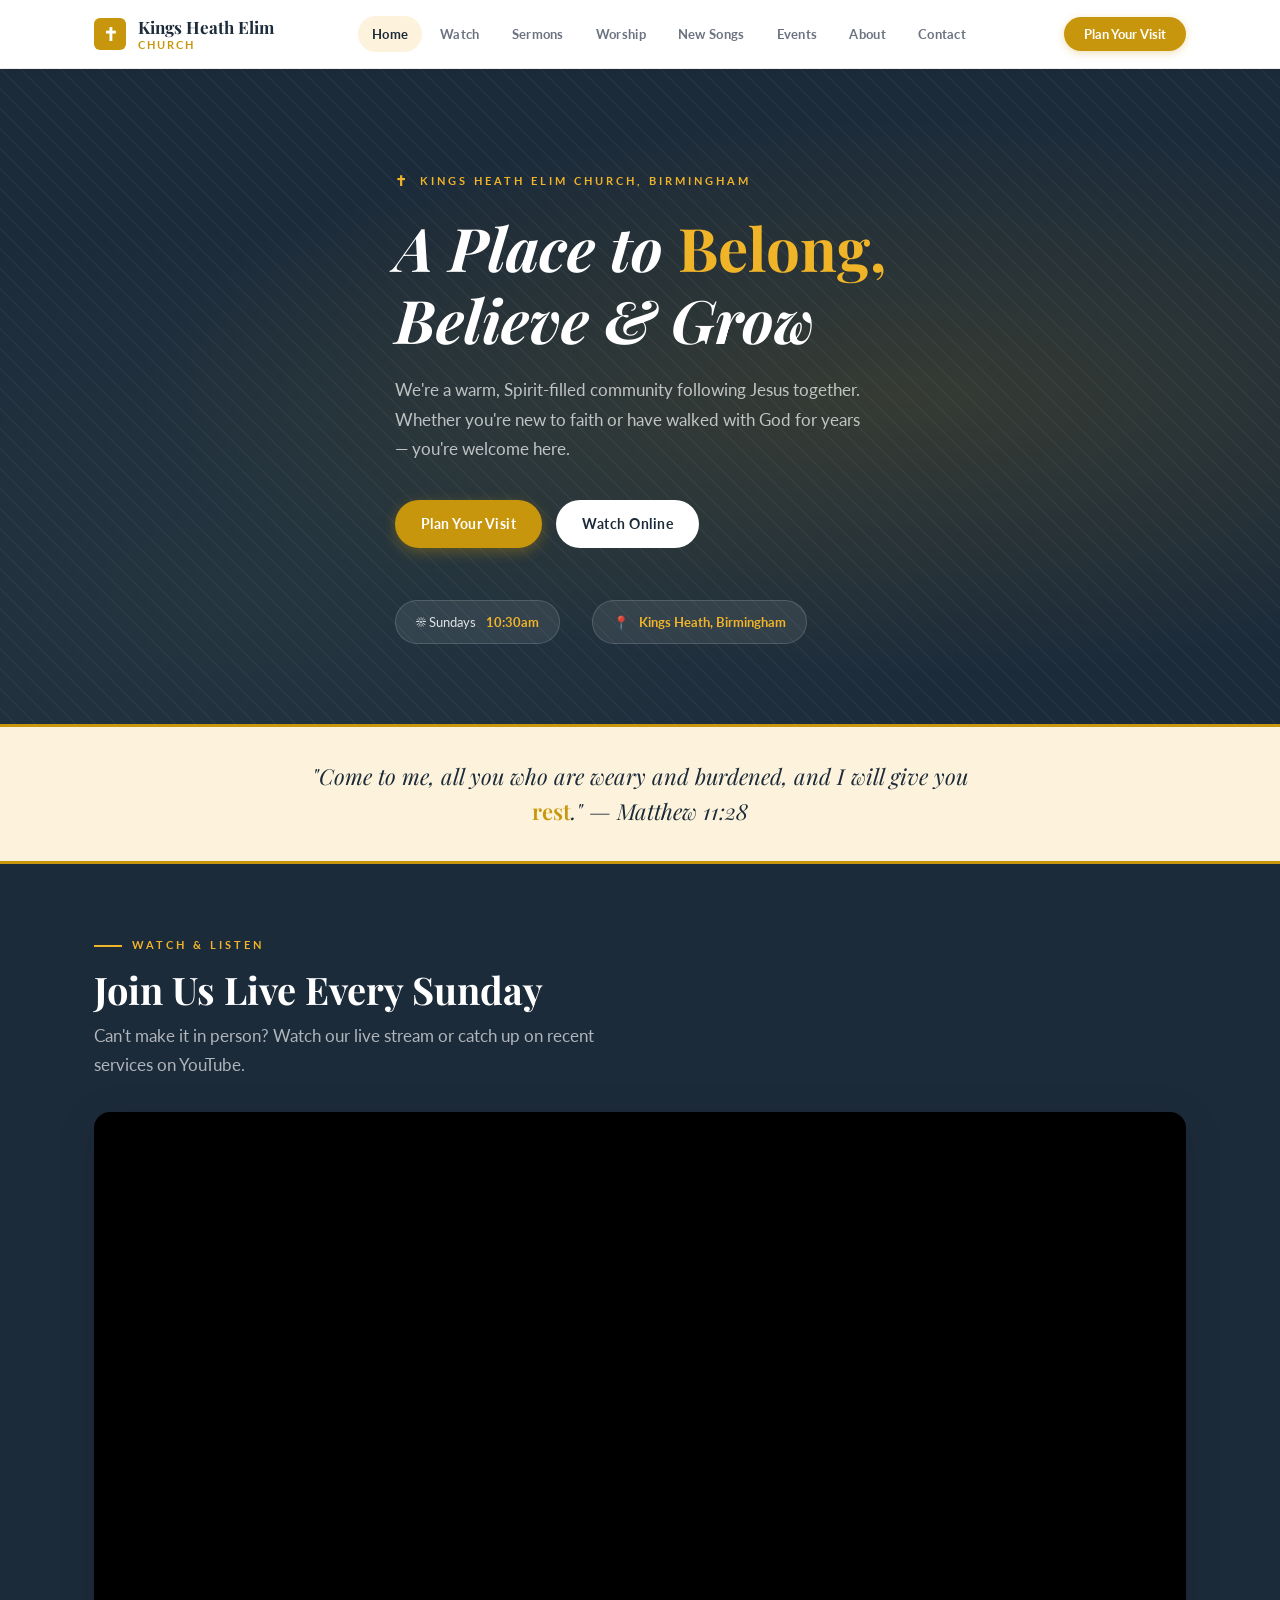
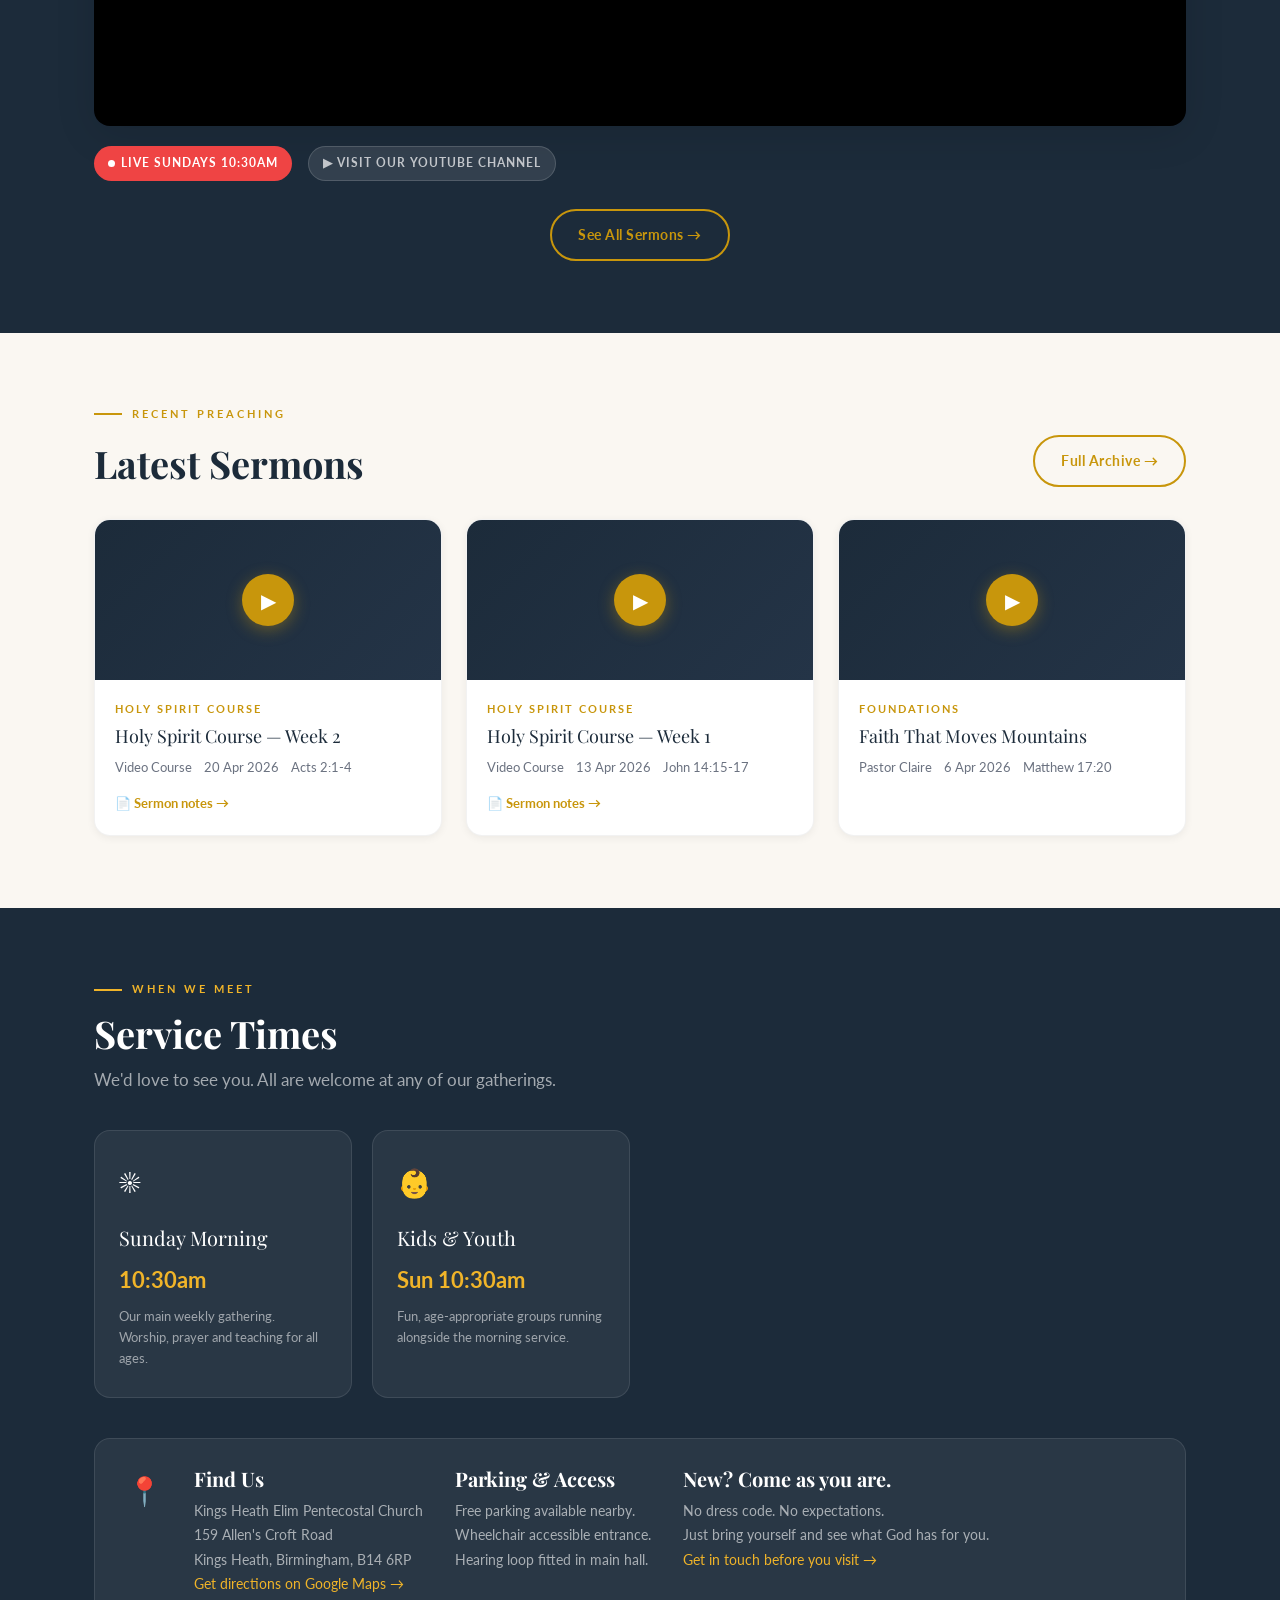
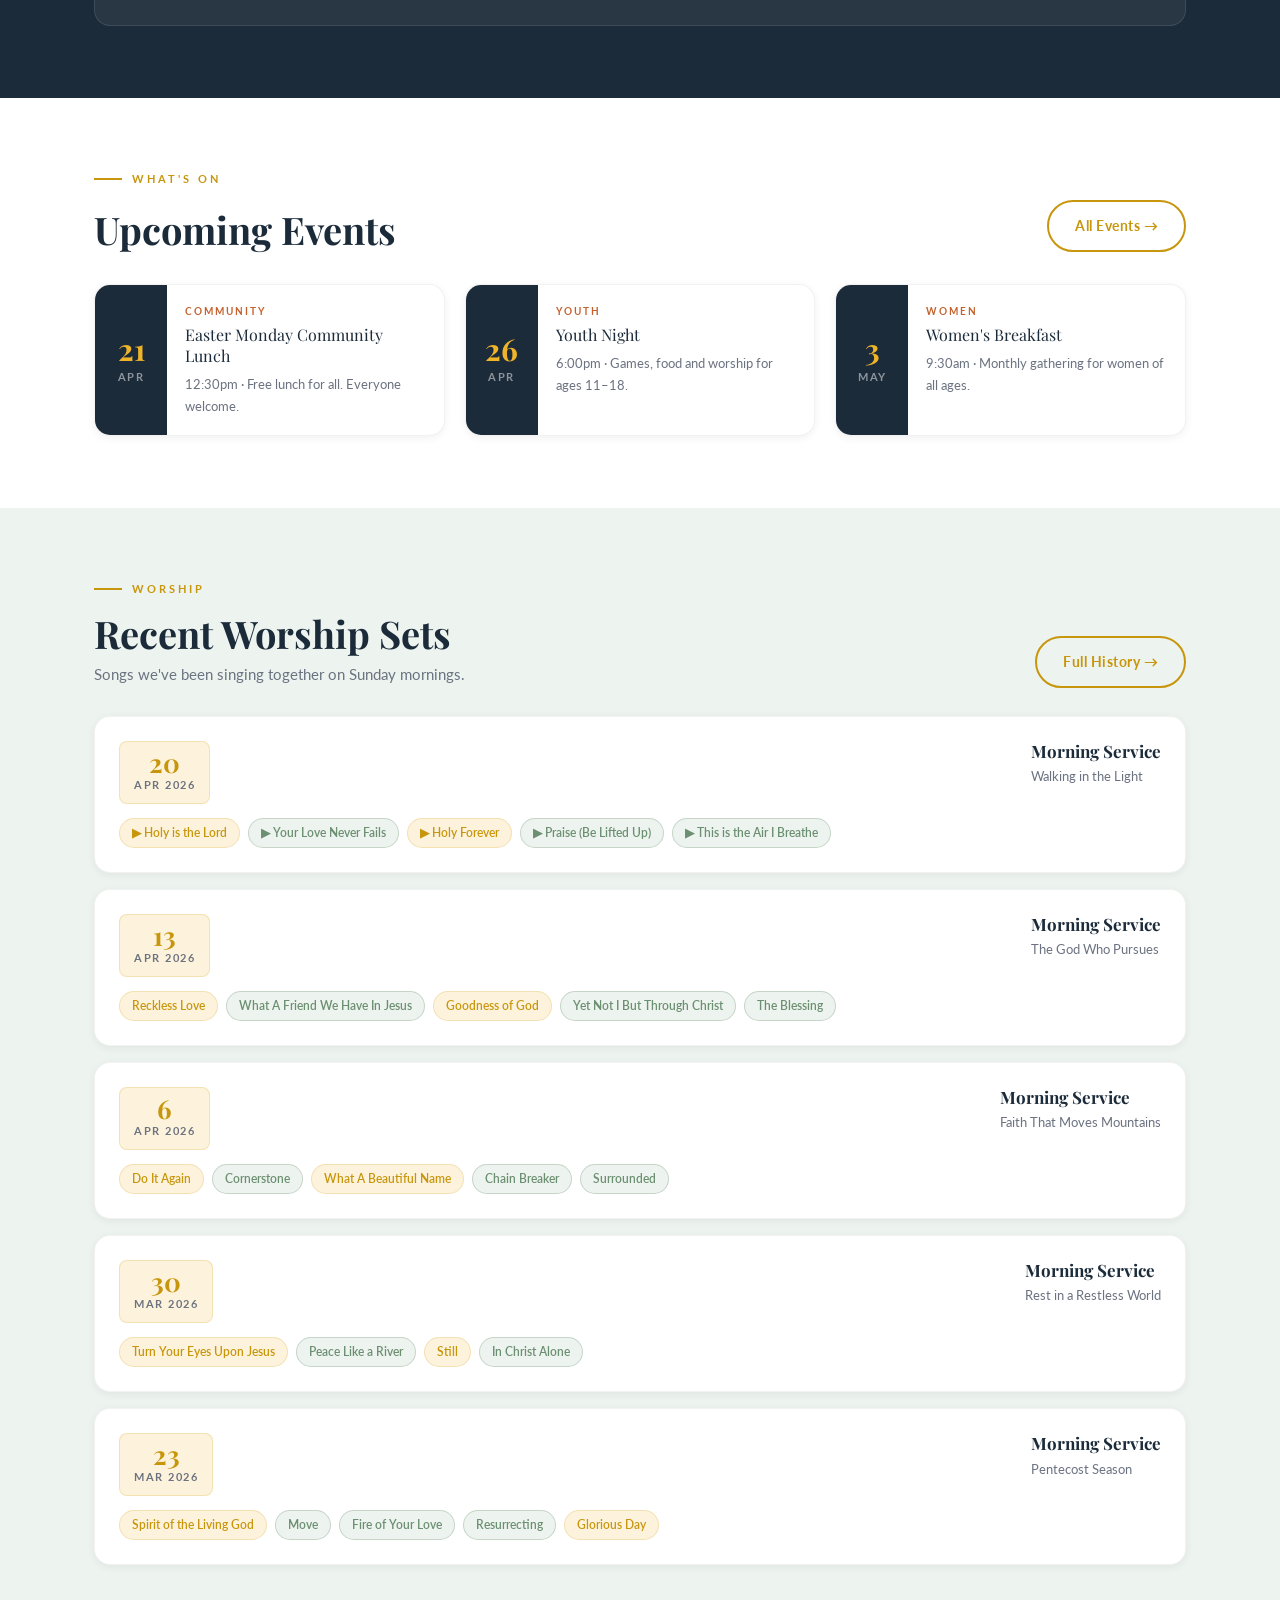
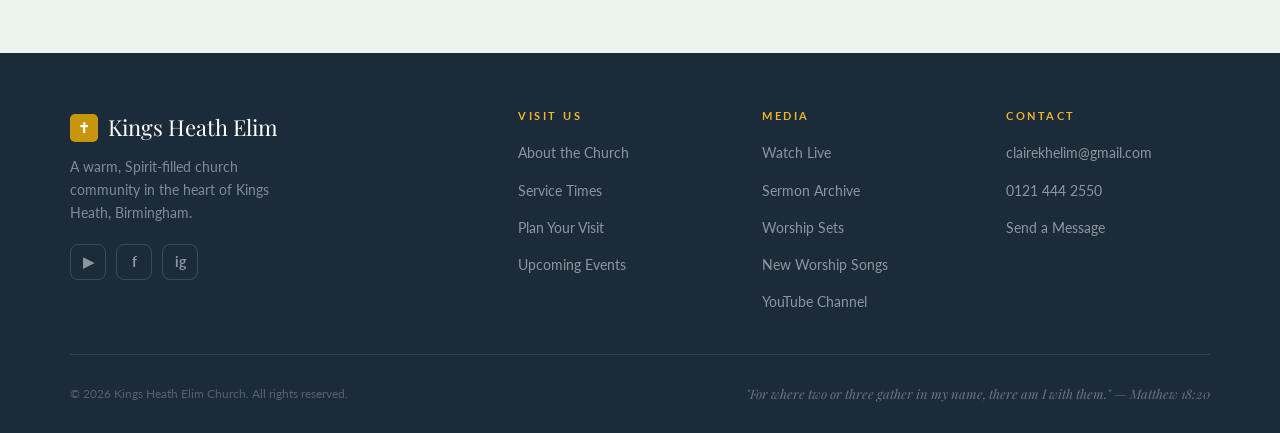
==== kings-heath-elim/index.html @ 8dfe03c1 "Add files via upload" ====
<!DOCTYPE html>
<html lang="en">
<head>
  <meta charset="UTF-8" />
  <meta name="viewport" content="width=device-width, initial-scale=1.0" />
  <meta name="description" content="Kings Heath Elim Church — A warm, welcoming church community in Birmingham. Join us Sundays at 10:30am." />
  <title>Kings Heath Elim Church</title>
  <link rel="stylesheet" href="css/styles.css" />
</head>
<body>

  <div id="nav-placeholder"></div>

  <!-- HERO -->
  <section class="hero">
    <div class="hero-bg"></div>
    <div class="hero-pattern"></div>
    <div class="container">
      <div class="hero-content">
        <div class="hero-eyebrow">Kings Heath Elim Church, Birmingham</div>
        <h1>A Place to <em>Belong,</em><br>Believe &amp; Grow</h1>
        <p class="hero-sub">We're a warm, Spirit-filled community following Jesus together. Whether you're new to faith or have walked with God for years — you're welcome here.</p>
        <div class="hero-actions">
          <a href="pages/contact.html" class="btn btn-primary">Plan Your Visit</a>
          <a href="pages/watch.html"   class="btn btn-white">Watch Online</a>
        </div>
      </div>
      <div class="hero-service-info">
        <div class="hero-service-pill">☀️ Sundays <span>10:30am</span></div>
        
        <div class="hero-service-pill">📍 <span>Kings Heath, Birmingham</span></div>
      </div>
    </div>
  </section>

  <!-- WELCOME STRIP -->
  <div class="welcome-strip">
    <p>"Come to me, all you who are weary and burdened, and I will give you <em>rest</em>." — Matthew 11:28</p>
  </div>

  <!-- LIVE STREAM PREVIEW -->
  <section class="section stream-section">
    <div class="container">
      <div class="section-label">Watch &amp; Listen</div>
      <h2 class="section-title" style="margin-bottom:8px;">Join Us Live Every Sunday</h2>
      <p class="section-sub" style="margin-bottom:32px;">Can't make it in person? Watch our live stream or catch up on recent services on YouTube.</p>
      <div id="stream-container"></div>
      <div style="text-align:center; margin-top:28px;">
        <a href="pages/watch.html" class="btn btn-ghost">See All Sermons →</a>
      </div>
    </div>
  </section>

  <!-- LATEST SERMONS -->
  <section class="section bg-cream">
    <div class="container">
      <div class="section-label">Recent Preaching</div>
      <div style="display:flex; justify-content:space-between; align-items:flex-end; flex-wrap:wrap; gap:16px; margin-bottom:32px;">
        <h2 class="section-title" style="margin:0;">Latest Sermons</h2>
        <a href="pages/sermons.html" class="btn btn-ghost">Full Archive →</a>
      </div>
      <div class="sermons-grid" id="sermons-grid"></div>
    </div>
  </section>

  <!-- SERVICE TIMES -->
  <section class="section times-section" id="times">
    <div class="container">
      <div class="section-label">When We Meet</div>
      <h2 class="section-title" style="margin-bottom:8px;">Service Times</h2>
      <p class="section-sub" style="margin-bottom:36px;">We'd love to see you. All are welcome at any of our gatherings.</p>
      <div class="times-grid" id="times-grid"></div>
      <div class="location-block" style="margin-top:32px;">
        <div>
          <div style="font-size:28px; margin-bottom:8px;">📍</div>
        </div>
        <div class="location-detail">
          <h4>Find Us</h4>
          <p>Kings Heath Elim Pentecostal Church<br>159 Allen's Croft Road<br>Kings Heath, Birmingham, B14 6RP<br>
          <a href="https://maps.google.com/?q=159+Allens+Croft+Road+Kings+Heath+Birmingham+B14+6RP" target="_blank" rel="noopener">Get directions on Google Maps →</a></p>
        </div>
        <div class="location-detail">
          <h4>Parking &amp; Access</h4>
          <p>Free parking available nearby.<br>Wheelchair accessible entrance.<br>Hearing loop fitted in main hall.</p>
        </div>
        <div class="location-detail">
          <h4>New? Come as you are.</h4>
          <p>No dress code. No expectations.<br>Just bring yourself and see what God has for you.<br>
          <a href="pages/contact.html">Get in touch before you visit →</a></p>
        </div>
      </div>
    </div>
  </section>

  <!-- UPCOMING EVENTS -->
  <section class="section bg-white">
    <div class="container">
      <div class="section-label">What's On</div>
      <div style="display:flex; justify-content:space-between; align-items:flex-end; flex-wrap:wrap; gap:16px; margin-bottom:32px;">
        <h2 class="section-title" style="margin:0;">Upcoming Events</h2>
        <a href="pages/events.html" class="btn btn-ghost">All Events →</a>
      </div>
      <div class="events-grid" id="events-grid"></div>
    </div>
  </section>

  <!-- WORSHIP SETS PREVIEW -->
  <section class="section setlists-section">
    <div class="container">
      <div class="section-label">Worship</div>
      <div style="display:flex; justify-content:space-between; align-items:flex-end; flex-wrap:wrap; gap:16px; margin-bottom:28px;">
        <div>
          <h2 class="section-title" style="margin-bottom:6px;">Recent Worship Sets</h2>
          <p style="font-size:15px; color:var(--text-muted);">Songs we've been singing together on Sunday mornings.</p>
        </div>
        <a href="pages/setlists.html" class="btn btn-ghost">Full History →</a>
      </div>
      <div id="setlists-container"></div>
    </div>
  </section>

  <div id="footer-placeholder"></div>

  <script src="js/data.js"></script>
  <script src="js/components.js"></script>
  <script src="js/main.js"></script>
  <script>
    injectNav('home-root');
    injectFooter(true);
  </script>
</body>
</html>
---- kings-heath-elim/css/styles.css ----
/* =============================================
   KINGS HEATH ELIM — Main Stylesheet
   Warm, welcoming church website
   ============================================= */

@import url('https://fonts.googleapis.com/css2?family=Playfair+Display:ital,wght@0,400;0,600;0,700;1,400&family=Lato:wght@300;400;700&display=swap');

:root {
  --cream:        #FAF7F2;
  --warm-white:   #FFFFFF;
  --deep:         #1C2B3A;
  --navy:         #243447;
  --gold:         #C8960C;
  --gold-light:   #F0B429;
  --gold-pale:    #FDF3DC;
  --terracotta:   #C4622D;
  --sage:         #6B8F71;
  --sage-light:   #EDF3EE;
  --text:         #2D2D2D;
  --text-muted:   #6B7280;
  --border:       rgba(200, 150, 12, 0.2);

  --font-display: 'Playfair Display', Georgia, serif;
  --font-body:    'Lato', sans-serif;

  --radius-sm:  4px;
  --radius-md:  8px;
  --radius-lg:  16px;
  --radius-xl:  24px;

  --shadow-sm: 0 2px 8px rgba(0,0,0,0.06);
  --shadow-md: 0 4px 20px rgba(0,0,0,0.1);
  --shadow-lg: 0 8px 40px rgba(0,0,0,0.12);

  --transition: 0.2s ease;
}

*, *::before, *::after { box-sizing: border-box; margin: 0; padding: 0; }
html { scroll-behavior: smooth; }

body {
  font-family: var(--font-body);
  background: var(--cream);
  color: var(--text);
  font-size: 16px;
  line-height: 1.7;
}

a { color: inherit; text-decoration: none; }
img { display: block; max-width: 100%; }
button { cursor: pointer; font-family: var(--font-body); }
ul { list-style: none; }

h1, h2, h3, h4 {
  font-family: var(--font-display);
  line-height: 1.2;
  color: var(--deep);
}

h1 { font-size: clamp(36px, 5vw, 60px); }
h2 { font-size: clamp(26px, 3vw, 38px); }
h3 { font-size: 22px; }
h4 { font-size: 18px; }

.container { max-width: 1140px; margin: 0 auto; padding: 0 24px; }
.section { padding: 72px 0; }
.section-sm { padding: 48px 0; }

.section-label {
  font-family: var(--font-body);
  font-size: 11px;
  font-weight: 700;
  letter-spacing: 3px;
  text-transform: uppercase;
  color: var(--gold);
  margin-bottom: 12px;
  display: flex;
  align-items: center;
  gap: 10px;
}
.section-label::before {
  content: '';
  display: block;
  width: 28px;
  height: 2px;
  background: var(--gold);
}

.section-title {
  color: var(--deep);
  margin-bottom: 16px;
}

.section-sub {
  font-size: 17px;
  color: var(--text-muted);
  max-width: 540px;
  line-height: 1.75;
}

/* ---- Buttons ---- */
.btn {
  display: inline-flex;
  align-items: center;
  gap: 8px;
  font-family: var(--font-body);
  font-size: 14px;
  font-weight: 700;
  letter-spacing: 0.5px;
  padding: 12px 26px;
  border-radius: 50px;
  border: none;
  transition: all var(--transition);
  cursor: pointer;
}
.btn-primary {
  background: var(--gold);
  color: white;
  box-shadow: 0 4px 14px rgba(200,150,12,0.35);
}
.btn-primary:hover { background: var(--gold-light); transform: translateY(-1px); }

.btn-outline {
  background: transparent;
  color: var(--deep);
  border: 2px solid var(--deep);
}
.btn-outline:hover { background: var(--deep); color: white; }

.btn-white {
  background: white;
  color: var(--deep);
}
.btn-white:hover { background: var(--cream); transform: translateY(-1px); }

.btn-ghost {
  background: transparent;
  color: var(--gold);
  border: 2px solid var(--gold);
}
.btn-ghost:hover { background: var(--gold); color: white; }

/* ---- Cards ---- */
.card {
  background: white;
  border-radius: var(--radius-lg);
  box-shadow: var(--shadow-sm);
  overflow: hidden;
  transition: transform var(--transition), box-shadow var(--transition);
  border: 1px solid rgba(0,0,0,0.05);
}
.card:hover { transform: translateY(-3px); box-shadow: var(--shadow-md); }

/* ---- Divider ---- */
.divider {
  display: flex;
  align-items: center;
  gap: 16px;
  margin: 32px 0;
}
.divider::before, .divider::after {
  content: '';
  flex: 1;
  height: 1px;
  background: var(--border);
}
.divider-cross {
  color: var(--gold);
  font-size: 18px;
}

/* =============================================
   NAV
   ============================================= */

.site-nav {
  background: white;
  border-bottom: 1px solid rgba(0,0,0,0.07);
  position: sticky;
  top: 0;
  z-index: 200;
  box-shadow: var(--shadow-sm);
}

.nav-inner {
  display: flex;
  align-items: center;
  justify-content: space-between;
  height: 68px;
  padding: 0 24px;
  max-width: 1140px;
  margin: 0 auto;
}

.nav-logo {
  display: flex;
  align-items: center;
  gap: 12px;
}
.nav-logo-cross {
  width: 32px;
  height: 32px;
  background: var(--gold);
  border-radius: 6px;
  display: flex;
  align-items: center;
  justify-content: center;
  color: white;
  font-size: 18px;
  font-weight: 700;
  flex-shrink: 0;
}
.nav-logo-text {
  display: flex;
  flex-direction: column;
  line-height: 1.2;
}
.nav-logo-name {
  font-family: var(--font-display);
  font-size: 17px;
  font-weight: 700;
  color: var(--deep);
}
.nav-logo-sub {
  font-size: 11px;
  font-weight: 700;
  letter-spacing: 2px;
  text-transform: uppercase;
  color: var(--gold);
}

.nav-links {
  display: flex;
  align-items: center;
  gap: 4px;
}
.nav-links a {
  font-size: 13px;
  font-weight: 700;
  color: var(--text-muted);
  padding: 7px 14px;
  border-radius: 50px;
  transition: all var(--transition);
  letter-spacing: 0.3px;
}
.nav-links a:hover, .nav-links a.active {
  color: var(--deep);
  background: var(--gold-pale);
}

.nav-cta {
  font-size: 13px;
  font-weight: 700;
  background: var(--gold);
  color: white;
  padding: 9px 20px;
  border-radius: 50px;
  border: none;
  transition: all var(--transition);
  box-shadow: 0 2px 8px rgba(200,150,12,0.3);
}
.nav-cta:hover { background: var(--gold-light); transform: translateY(-1px); }

.nav-hamburger {
  display: none;
  flex-direction: column;
  gap: 5px;
  background: none;
  border: none;
  padding: 4px;
}
.nav-hamburger span {
  display: block;
  width: 22px;
  height: 2px;
  background: var(--deep);
  border-radius: 2px;
  transition: all var(--transition);
}

.nav-drawer {
  display: none;
  flex-direction: column;
  background: white;
  border-top: 1px solid rgba(0,0,0,0.07);
  padding: 16px 24px 20px;
  gap: 2px;
}
.nav-drawer.open { display: flex; }
.nav-drawer a {
  font-size: 15px;
  font-weight: 700;
  color: var(--text-muted);
  padding: 11px 0;
  border-bottom: 1px solid rgba(0,0,0,0.05);
  transition: color var(--transition);
}
.nav-drawer a:hover { color: var(--deep); }

/* =============================================
   HERO
   ============================================= */

.hero {
  background: var(--deep);
  position: relative;
  overflow: hidden;
  padding: 100px 24px 80px;
  min-height: 560px;
  display: flex;
  align-items: center;
}

.hero-bg {
  position: absolute;
  inset: 0;
  background:
    radial-gradient(ellipse at 70% 50%, rgba(200,150,12,0.15) 0%, transparent 60%),
    radial-gradient(ellipse at 20% 80%, rgba(107,143,113,0.1) 0%, transparent 50%);
}

.hero-pattern {
  position: absolute;
  inset: 0;
  opacity: 0.04;
  background-image:
    repeating-linear-gradient(45deg, white 0, white 1px, transparent 0, transparent 50%);
  background-size: 20px 20px;
}

.hero-content {
  position: relative;
  z-index: 2;
  max-width: 620px;
}

.hero-eyebrow {
  font-size: 11px;
  font-weight: 700;
  letter-spacing: 3px;
  text-transform: uppercase;
  color: var(--gold-light);
  margin-bottom: 18px;
  display: flex;
  align-items: center;
  gap: 10px;
}
.hero-eyebrow::before {
  content: '✝';
  font-size: 14px;
}

.hero h1 {
  color: white;
  margin-bottom: 20px;
  font-style: italic;
}
.hero h1 em { font-style: normal; color: var(--gold-light); }

.hero-sub {
  font-size: 17px;
  color: rgba(255,255,255,0.7);
  line-height: 1.75;
  margin-bottom: 36px;
  max-width: 480px;
}

.hero-actions { display: flex; gap: 14px; flex-wrap: wrap; }

.hero-service-info {
  position: relative;
  z-index: 2;
  margin-top: 52px;
  display: flex;
  gap: 32px;
  flex-wrap: wrap;
}
.hero-service-pill {
  display: flex;
  align-items: center;
  gap: 10px;
  background: rgba(255,255,255,0.08);
  border: 1px solid rgba(255,255,255,0.15);
  border-radius: 50px;
  padding: 10px 20px;
  font-size: 13px;
  color: rgba(255,255,255,0.85);
}
.hero-service-pill span { color: var(--gold-light); font-weight: 700; }

/* =============================================
   WELCOME STRIP
   ============================================= */

.welcome-strip {
  background: var(--gold-pale);
  border-top: 3px solid var(--gold);
  border-bottom: 3px solid var(--gold);
  padding: 32px 24px;
  text-align: center;
}
.welcome-strip p {
  font-family: var(--font-display);
  font-size: clamp(17px, 2.5vw, 22px);
  font-style: italic;
  color: var(--deep);
  max-width: 700px;
  margin: 0 auto;
  line-height: 1.6;
}
.welcome-strip p em { color: var(--gold); font-style: normal; font-weight: 600; }

/* =============================================
   LIVE STREAM
   ============================================= */

.stream-section { background: var(--deep); color: white; }
.stream-section .section-title { color: white; }
.stream-section .section-sub { color: rgba(255,255,255,0.65); }
.stream-section .section-label { color: var(--gold-light); }
.stream-section .section-label::before { background: var(--gold-light); }

.stream-embed {
  background: #000;
  border-radius: var(--radius-lg);
  overflow: hidden;
  box-shadow: var(--shadow-lg);
  aspect-ratio: 16/9;
  width: 100%;
}
.stream-embed iframe { width: 100%; height: 100%; border: none; display: block; }

.stream-meta {
  display: flex;
  gap: 16px;
  flex-wrap: wrap;
  margin-top: 20px;
}
.stream-badge {
  display: inline-flex;
  align-items: center;
  gap: 6px;
  font-size: 12px;
  font-weight: 700;
  letter-spacing: 1px;
  text-transform: uppercase;
  padding: 6px 14px;
  border-radius: 50px;
}
.stream-badge-live {
  background: #ef4444;
  color: white;
}
.stream-badge-live::before {
  content: '';
  width: 7px;
  height: 7px;
  border-radius: 50%;
  background: white;
  animation: pulse 1.5s infinite;
}
@keyframes pulse {
  0%, 100% { opacity: 1; }
  50% { opacity: 0.3; }
}
.stream-badge-upcoming {
  background: rgba(255,255,255,0.1);
  color: rgba(255,255,255,0.7);
  border: 1px solid rgba(255,255,255,0.15);
}

/* =============================================
   SERMONS
   ============================================= */

.sermons-grid {
  display: grid;
  grid-template-columns: repeat(auto-fill, minmax(300px, 1fr));
  gap: 24px;
}

.sermon-card {
  background: white;
  border-radius: var(--radius-lg);
  overflow: hidden;
  box-shadow: var(--shadow-sm);
  border: 1px solid rgba(0,0,0,0.05);
  transition: transform var(--transition), box-shadow var(--transition);
}
.sermon-card:hover { transform: translateY(-3px); box-shadow: var(--shadow-md); }

.sermon-card-thumb {
  height: 160px;
  background: linear-gradient(135deg, var(--deep), var(--navy));
  position: relative;
  display: flex;
  align-items: center;
  justify-content: center;
}
.sermon-play-btn {
  width: 52px;
  height: 52px;
  border-radius: 50%;
  background: var(--gold);
  display: flex;
  align-items: center;
  justify-content: center;
  font-size: 20px;
  color: white;
  box-shadow: 0 4px 16px rgba(200,150,12,0.4);
  transition: transform var(--transition);
}
.sermon-card:hover .sermon-play-btn { transform: scale(1.1); }

.sermon-card-body { padding: 20px; }
.sermon-series {
  font-size: 11px;
  font-weight: 700;
  letter-spacing: 2px;
  text-transform: uppercase;
  color: var(--gold);
  margin-bottom: 6px;
}
.sermon-title {
  font-family: var(--font-display);
  font-size: 18px;
  color: var(--deep);
  margin-bottom: 8px;
  line-height: 1.3;
}
.sermon-meta {
  font-size: 13px;
  color: var(--text-muted);
  display: flex;
  gap: 12px;
  flex-wrap: wrap;
}
.sermon-notes-link {
  display: inline-flex;
  align-items: center;
  gap: 6px;
  margin-top: 14px;
  font-size: 13px;
  font-weight: 700;
  color: var(--gold);
  transition: gap var(--transition);
}
.sermon-card:hover .sermon-notes-link { gap: 8px; }

/* =============================================
   SETLISTS
   ============================================= */

.setlists-section { background: var(--sage-light); }

.setlist-filters {
  display: flex;
  gap: 8px;
  flex-wrap: wrap;
  margin-bottom: 28px;
}
.filter-pill {
  font-size: 12px;
  font-weight: 700;
  letter-spacing: 0.5px;
  padding: 7px 18px;
  border-radius: 50px;
  border: 2px solid transparent;
  background: white;
  color: var(--text-muted);
  cursor: pointer;
  transition: all var(--transition);
  box-shadow: var(--shadow-sm);
}
.filter-pill:hover, .filter-pill.active {
  background: var(--deep);
  color: white;
  border-color: var(--deep);
}

.setlist-card {
  background: white;
  border-radius: var(--radius-lg);
  padding: 24px;
  margin-bottom: 16px;
  box-shadow: var(--shadow-sm);
  border: 1px solid rgba(0,0,0,0.05);
  cursor: pointer;
  transition: all var(--transition);
}
.setlist-card:hover { box-shadow: var(--shadow-md); transform: translateY(-2px); }

.setlist-header {
  display: flex;
  justify-content: space-between;
  align-items: flex-start;
  margin-bottom: 14px;
  gap: 12px;
}
.setlist-date-badge {
  background: var(--gold-pale);
  border: 1px solid var(--border);
  border-radius: var(--radius-md);
  padding: 8px 14px;
  text-align: center;
  flex-shrink: 0;
}
.setlist-date-day {
  font-family: var(--font-display);
  font-size: 26px;
  font-weight: 700;
  color: var(--gold);
  line-height: 1;
}
.setlist-date-month {
  font-size: 11px;
  font-weight: 700;
  letter-spacing: 1.5px;
  text-transform: uppercase;
  color: var(--text-muted);
}
.setlist-info h4 {
  font-family: var(--font-display);
  font-size: 17px;
  color: var(--deep);
  margin-bottom: 4px;
}
.setlist-info p {
  font-size: 13px;
  color: var(--text-muted);
}
.setlist-songs {
  display: flex;
  flex-wrap: wrap;
  gap: 8px;
}
.song-chip {
  font-size: 12px;
  background: var(--sage-light);
  color: var(--sage);
  border: 1px solid rgba(107,143,113,0.3);
  padding: 4px 12px;
  border-radius: 50px;
  font-weight: 600;
}
.song-chip.highlight {
  background: var(--gold-pale);
  color: var(--gold);
  border-color: var(--border);
}

/* =============================================
   ABOUT
   ============================================= */

.about-grid {
  display: grid;
  grid-template-columns: 1fr 1fr;
  gap: 64px;
  align-items: center;
}
.about-image-block {
  position: relative;
}
.about-image-placeholder {
  background: linear-gradient(135deg, var(--deep) 0%, #2d4a5e 100%);
  border-radius: var(--radius-xl);
  height: 420px;
  display: flex;
  align-items: center;
  justify-content: center;
  overflow: hidden;
  position: relative;
}
.about-image-cross {
  font-size: 80px;
  color: rgba(255,255,255,0.08);
  position: absolute;
}
.about-image-text {
  font-family: var(--font-display);
  font-size: 22px;
  font-style: italic;
  color: rgba(255,255,255,0.6);
  text-align: center;
  padding: 24px;
  position: relative;
  z-index: 1;
}
.about-stat-strip {
  display: grid;
  grid-template-columns: repeat(3, 1fr);
  gap: 16px;
  margin-top: 28px;
}
.about-stat {
  background: var(--gold-pale);
  border: 1px solid var(--border);
  border-radius: var(--radius-md);
  padding: 16px;
  text-align: center;
}
.about-stat-num {
  font-family: var(--font-display);
  font-size: 28px;
  font-weight: 700;
  color: var(--gold);
  line-height: 1;
  margin-bottom: 4px;
}
.about-stat-label {
  font-size: 12px;
  color: var(--text-muted);
  font-weight: 600;
}
.about-values { margin-top: 28px; display: flex; flex-direction: column; gap: 16px; }
.about-value {
  display: flex;
  gap: 14px;
  align-items: flex-start;
}
.about-value-icon {
  width: 40px;
  height: 40px;
  border-radius: var(--radius-md);
  background: var(--gold-pale);
  display: flex;
  align-items: center;
  justify-content: center;
  font-size: 18px;
  flex-shrink: 0;
  margin-top: 2px;
}
.about-value-title {
  font-family: var(--font-display);
  font-size: 16px;
  color: var(--deep);
  margin-bottom: 3px;
}
.about-value-desc { font-size: 14px; color: var(--text-muted); line-height: 1.6; }

/* =============================================
   SERVICE TIMES
   ============================================= */

.times-section { background: var(--deep); color: white; }
.times-section .section-title { color: white; }
.times-section .section-sub { color: rgba(255,255,255,0.6); }
.times-section .section-label { color: var(--gold-light); }
.times-section .section-label::before { background: var(--gold-light); }

.times-grid {
  display: grid;
  grid-template-columns: repeat(auto-fill, minmax(240px, 1fr));
  gap: 20px;
  margin-bottom: 40px;
}
.time-card {
  background: rgba(255,255,255,0.06);
  border: 1px solid rgba(255,255,255,0.1);
  border-radius: var(--radius-lg);
  padding: 28px 24px;
  transition: background var(--transition);
}
.time-card:hover { background: rgba(255,255,255,0.1); }
.time-card-icon {
  font-size: 28px;
  margin-bottom: 14px;
}
.time-card-name {
  font-family: var(--font-display);
  font-size: 20px;
  color: white;
  margin-bottom: 6px;
}
.time-card-time {
  font-size: 22px;
  font-weight: 700;
  color: var(--gold-light);
  margin-bottom: 8px;
}
.time-card-desc { font-size: 13px; color: rgba(255,255,255,0.55); line-height: 1.6; }

.location-block {
  background: rgba(255,255,255,0.06);
  border: 1px solid rgba(255,255,255,0.1);
  border-radius: var(--radius-lg);
  padding: 28px 32px;
  display: flex;
  gap: 32px;
  align-items: flex-start;
  flex-wrap: wrap;
}
.location-detail h4 {
  font-family: var(--font-display);
  font-size: 20px;
  color: white;
  margin-bottom: 8px;
}
.location-detail p {
  font-size: 14px;
  color: rgba(255,255,255,0.6);
  line-height: 1.75;
}
.location-detail a { color: var(--gold-light); }

/* =============================================
   EVENTS
   ============================================= */

.events-grid {
  display: grid;
  grid-template-columns: repeat(auto-fill, minmax(280px, 1fr));
  gap: 20px;
}
.event-card {
  background: white;
  border-radius: var(--radius-lg);
  overflow: hidden;
  box-shadow: var(--shadow-sm);
  border: 1px solid rgba(0,0,0,0.05);
  display: flex;
  transition: transform var(--transition), box-shadow var(--transition);
}
.event-card:hover { transform: translateY(-3px); box-shadow: var(--shadow-md); }
.event-date-col {
  background: var(--deep);
  padding: 20px 16px;
  display: flex;
  flex-direction: column;
  align-items: center;
  justify-content: center;
  min-width: 72px;
  flex-shrink: 0;
}
.event-date-num {
  font-family: var(--font-display);
  font-size: 30px;
  font-weight: 700;
  color: var(--gold-light);
  line-height: 1;
}
.event-date-mon {
  font-size: 11px;
  font-weight: 700;
  letter-spacing: 1.5px;
  text-transform: uppercase;
  color: rgba(255,255,255,0.5);
  margin-top: 4px;
}
.event-body { padding: 18px; }
.event-type {
  font-size: 10px;
  font-weight: 700;
  letter-spacing: 2px;
  text-transform: uppercase;
  color: var(--terracotta);
  margin-bottom: 5px;
}
.event-title {
  font-family: var(--font-display);
  font-size: 16px;
  color: var(--deep);
  margin-bottom: 6px;
  line-height: 1.3;
}
.event-detail { font-size: 13px; color: var(--text-muted); }

/* =============================================
   CONTACT
   ============================================= */

.contact-grid {
  display: grid;
  grid-template-columns: 1fr 1fr;
  gap: 48px;
  align-items: start;
}
.contact-form { display: flex; flex-direction: column; gap: 16px; }
.form-group { display: flex; flex-direction: column; gap: 6px; }
.form-group label {
  font-size: 13px;
  font-weight: 700;
  color: var(--deep);
  letter-spacing: 0.3px;
}
.form-group input,
.form-group textarea,
.form-group select {
  padding: 12px 16px;
  border: 2px solid rgba(0,0,0,0.1);
  border-radius: var(--radius-md);
  font-family: var(--font-body);
  font-size: 15px;
  color: var(--text);
  background: white;
  transition: border-color var(--transition);
  outline: none;
}
.form-group input:focus,
.form-group textarea:focus,
.form-group select:focus { border-color: var(--gold); }
.form-group textarea { resize: vertical; min-height: 120px; }

.contact-info { display: flex; flex-direction: column; gap: 24px; }
.contact-info-item {
  display: flex;
  gap: 16px;
  align-items: flex-start;
}
.contact-info-icon {
  width: 44px;
  height: 44px;
  border-radius: var(--radius-md);
  background: var(--gold-pale);
  display: flex;
  align-items: center;
  justify-content: center;
  font-size: 18px;
  flex-shrink: 0;
}
.contact-info-label {
  font-size: 11px;
  font-weight: 700;
  letter-spacing: 2px;
  text-transform: uppercase;
  color: var(--text-muted);
  margin-bottom: 3px;
}
.contact-info-value {
  font-size: 15px;
  color: var(--deep);
  font-weight: 600;
}

/* =============================================
   FOOTER
   ============================================= */

.site-footer {
  background: var(--deep);
  color: white;
  padding: 56px 24px 28px;
}
.footer-inner { max-width: 1140px; margin: 0 auto; }
.footer-top {
  display: grid;
  grid-template-columns: 2fr 1fr 1fr 1fr;
  gap: 40px;
  padding-bottom: 40px;
  border-bottom: 1px solid rgba(255,255,255,0.1);
  margin-bottom: 28px;
}
.footer-brand-name {
  font-family: var(--font-display);
  font-size: 22px;
  color: white;
  margin-bottom: 8px;
  display: flex;
  align-items: center;
  gap: 10px;
}
.footer-brand-cross {
  width: 28px;
  height: 28px;
  background: var(--gold);
  border-radius: 5px;
  display: flex;
  align-items: center;
  justify-content: center;
  font-size: 14px;
  font-weight: 700;
  color: white;
  flex-shrink: 0;
}
.footer-tagline { font-size: 14px; color: rgba(255,255,255,0.45); line-height: 1.65; max-width: 240px; margin-bottom: 20px; }
.footer-social { display: flex; gap: 10px; }
.social-btn {
  width: 36px;
  height: 36px;
  border-radius: var(--radius-md);
  border: 1px solid rgba(255,255,255,0.15);
  background: transparent;
  color: rgba(255,255,255,0.5);
  display: flex;
  align-items: center;
  justify-content: center;
  font-size: 14px;
  font-weight: 700;
  transition: all var(--transition);
  cursor: pointer;
}
.social-btn:hover { border-color: var(--gold); color: var(--gold); }
.footer-col h4 {
  font-family: var(--font-body);
  font-size: 11px;
  font-weight: 700;
  letter-spacing: 2.5px;
  text-transform: uppercase;
  color: var(--gold-light);
  margin-bottom: 16px;
}
.footer-col ul { display: flex; flex-direction: column; gap: 10px; }
.footer-col ul li a {
  font-size: 14px;
  color: rgba(255,255,255,0.5);
  transition: color var(--transition);
}
.footer-col ul li a:hover { color: white; }
.footer-bottom {
  display: flex;
  justify-content: space-between;
  align-items: center;
  flex-wrap: wrap;
  gap: 8px;
}
.footer-copy { font-size: 12px; color: rgba(255,255,255,0.25); }
.footer-verse { font-size: 13px; color: rgba(255,255,255,0.35); font-style: italic; font-family: var(--font-display); }

/* =============================================
   SERMON NOTES PAGE
   ============================================= */

.notes-page { max-width: 760px; margin: 0 auto; padding: 52px 24px; }
.notes-header { margin-bottom: 32px; }
.notes-title {
  font-family: var(--font-display);
  font-size: clamp(28px, 4vw, 44px);
  color: var(--deep);
  margin-bottom: 12px;
}
.notes-meta {
  display: flex;
  gap: 20px;
  font-size: 13px;
  color: var(--text-muted);
  flex-wrap: wrap;
}
.notes-body { font-size: 16px; line-height: 1.85; color: var(--text); }
.notes-body h3 {
  font-size: 22px;
  color: var(--deep);
  margin: 32px 0 12px;
  padding-bottom: 8px;
  border-bottom: 2px solid var(--border);
}
.notes-body p { margin-bottom: 16px; }
.notes-body .scripture {
  background: var(--gold-pale);
  border-left: 4px solid var(--gold);
  padding: 16px 20px;
  border-radius: 0 var(--radius-md) var(--radius-md) 0;
  font-style: italic;
  font-family: var(--font-display);
  font-size: 17px;
  margin: 20px 0;
  color: var(--deep);
}
.notes-body .key-point {
  background: var(--sage-light);
  border-left: 4px solid var(--sage);
  padding: 14px 20px;
  border-radius: 0 var(--radius-md) var(--radius-md) 0;
  margin: 20px 0;
  font-weight: 700;
  color: var(--deep);
}

/* =============================================
   UTILITY & RESPONSIVE
   ============================================= */

.text-center { text-align: center; }
.text-gold { color: var(--gold); }
.bg-cream { background: var(--cream); }
.bg-white { background: white; }
.mt-8  { margin-top: 8px; }
.mt-16 { margin-top: 16px; }
.mt-24 { margin-top: 24px; }
.mt-32 { margin-top: 32px; }
.mb-8  { margin-bottom: 8px; }
.mb-16 { margin-bottom: 16px; }

@media (max-width: 900px) {
  .about-grid { grid-template-columns: 1fr; gap: 32px; }
  .contact-grid { grid-template-columns: 1fr; }
  .footer-top { grid-template-columns: 1fr 1fr; }
}

@media (max-width: 768px) {
  .nav-links { display: none; }
  .nav-cta { display: none; }
  .nav-hamburger { display: flex; }
  .hero { padding: 64px 20px 52px; }
  .section { padding: 52px 0; }
  .times-grid { grid-template-columns: 1fr 1fr; }
  .footer-top { grid-template-columns: 1fr; gap: 28px; }
}

@media (max-width: 480px) {
  .times-grid { grid-template-columns: 1fr; }
  .hero-service-info { flex-direction: column; gap: 10px; }
  .about-stat-strip { grid-template-columns: 1fr; }
}
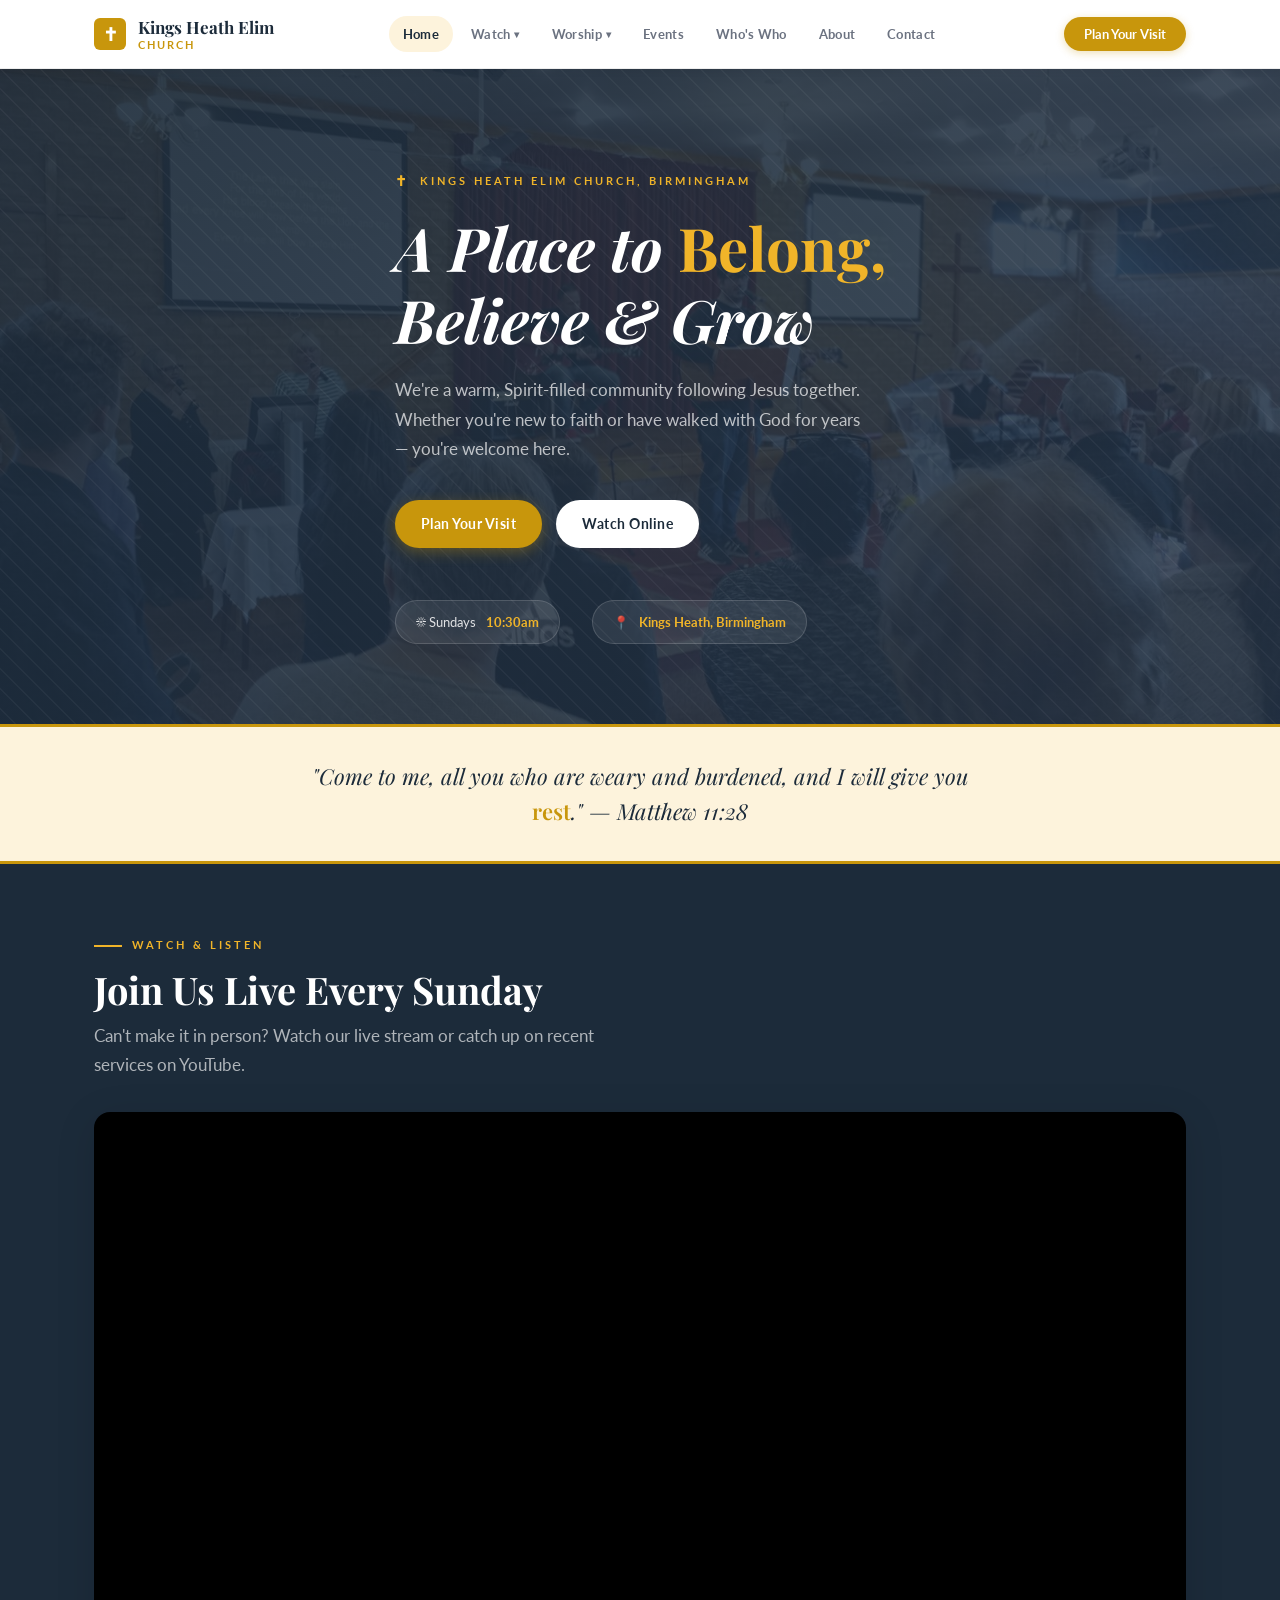
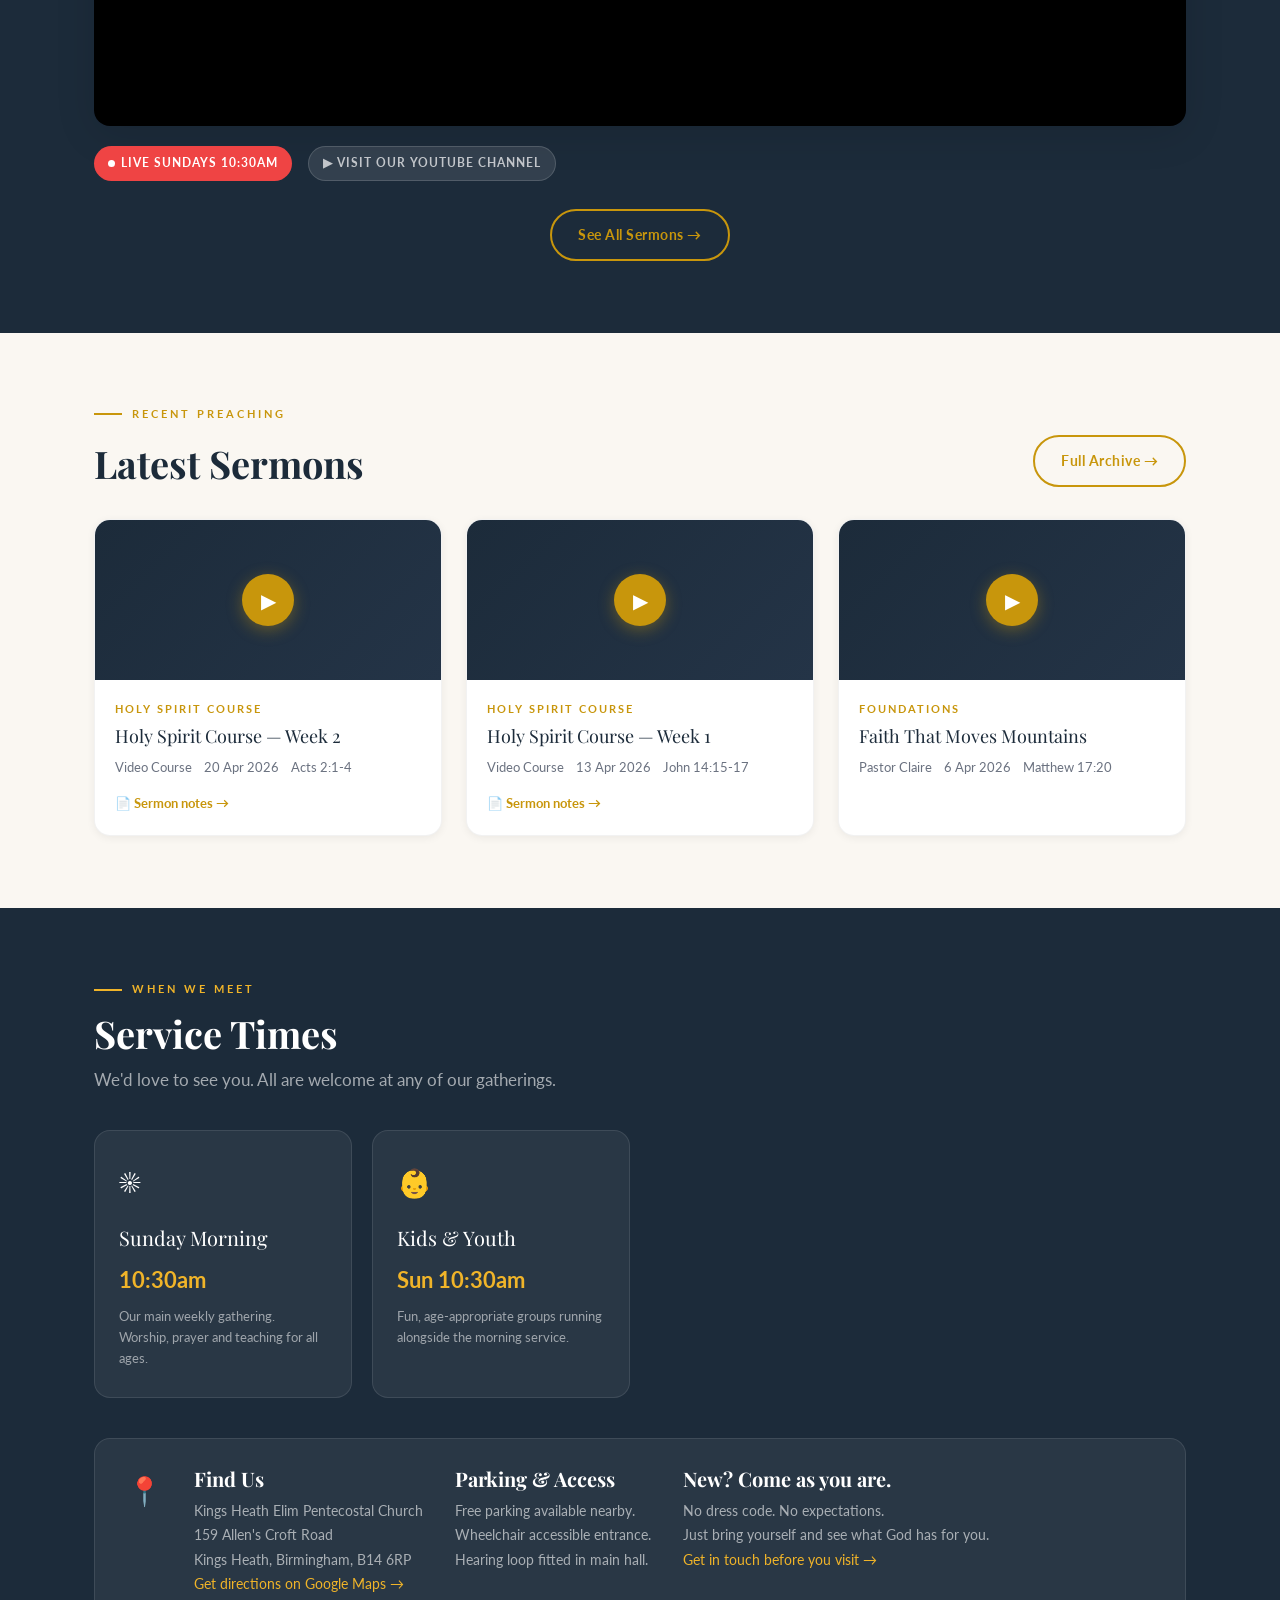
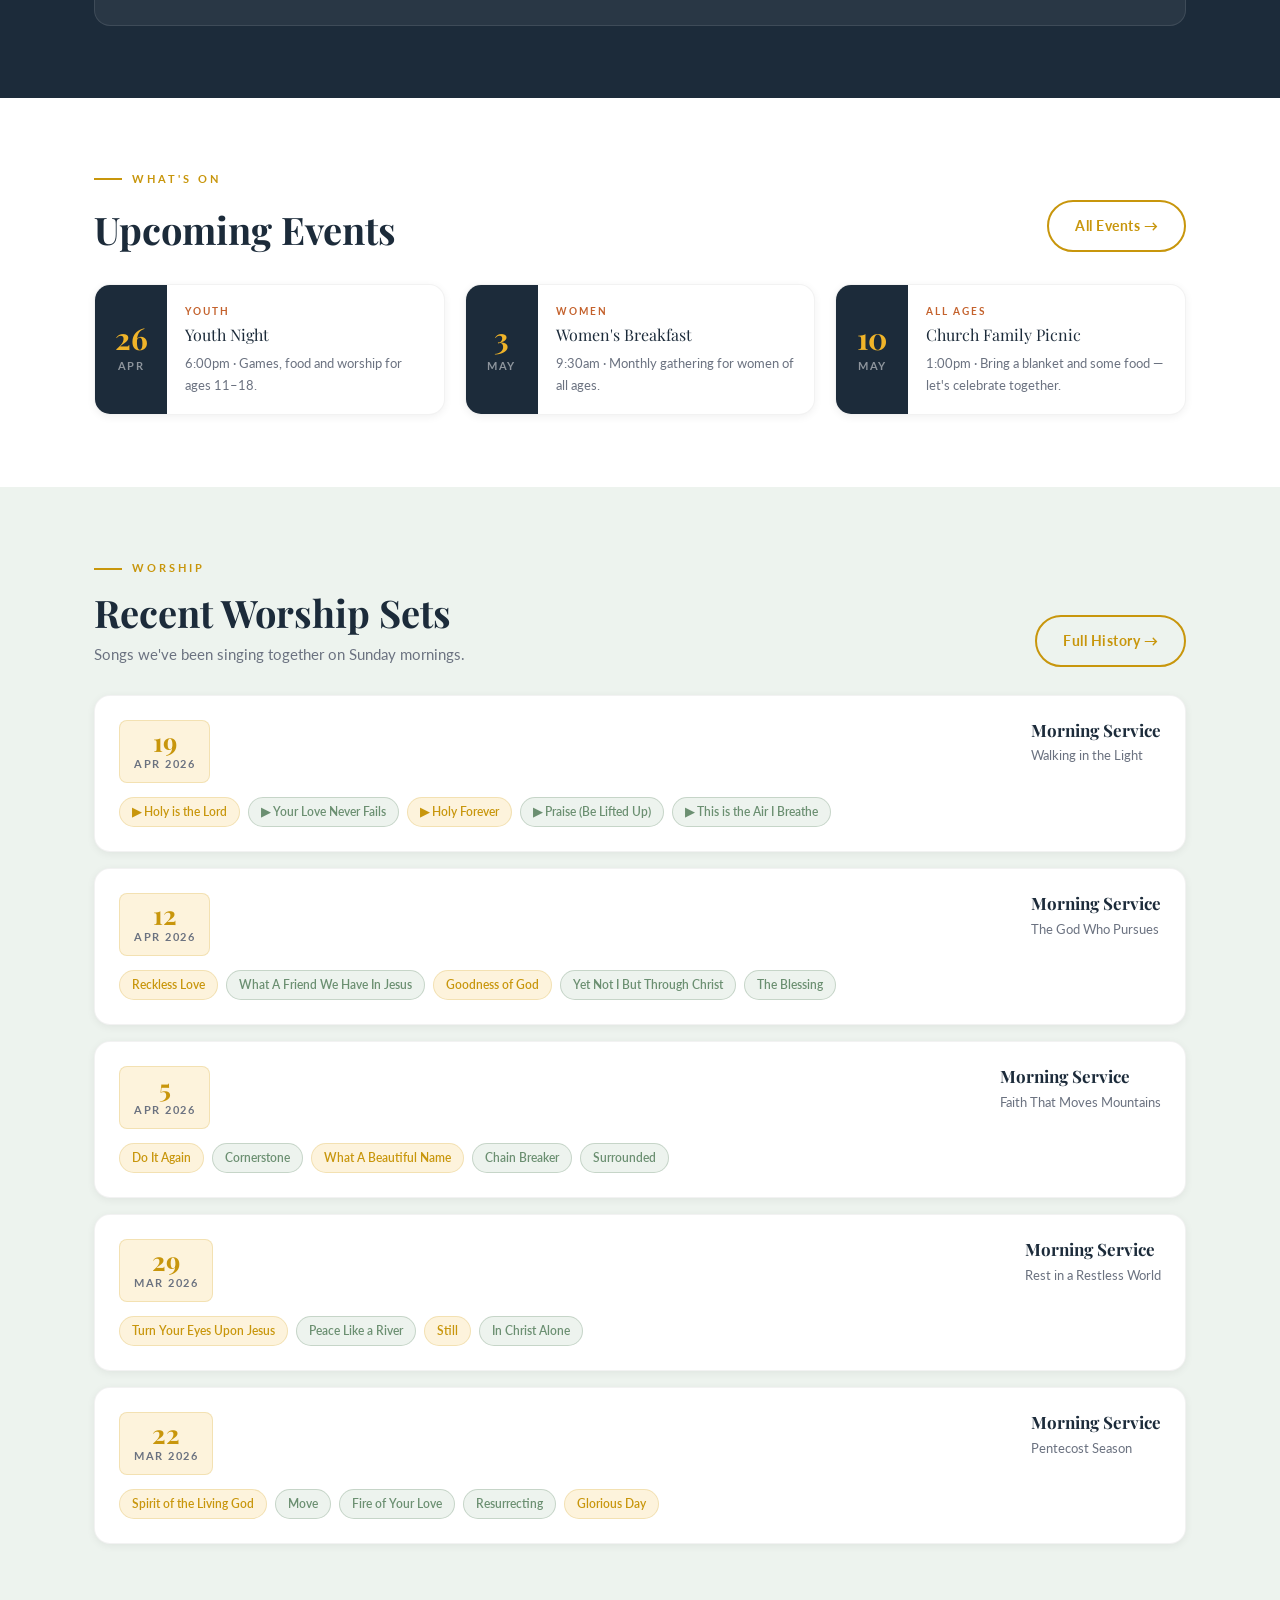
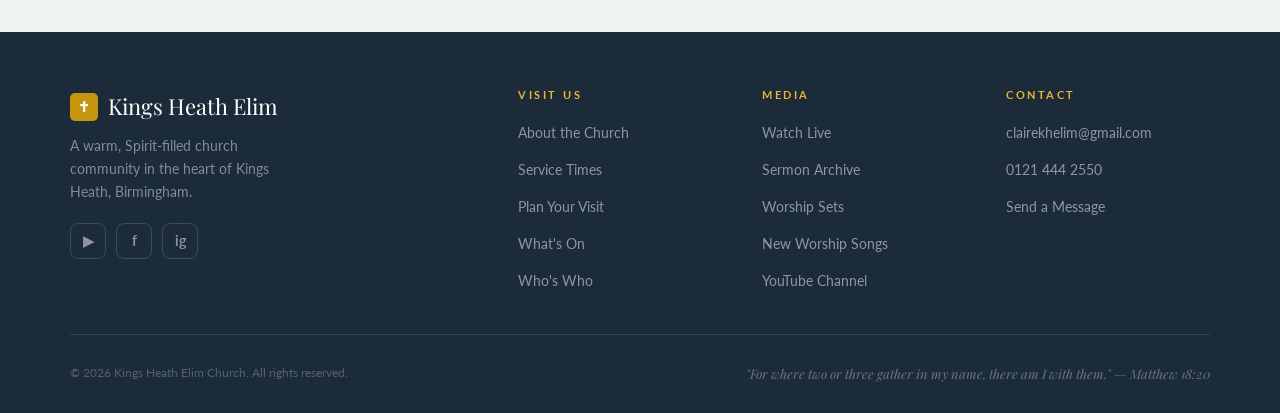
==== commit 64824a45: "Add files via upload" ====
--- a/kings-heath-elim/index.html
+++ b/kings-heath-elim/index.html
@@ -12,8 +12,8 @@
   <div id="nav-placeholder"></div>
 
   <!-- HERO -->
-  <section class="hero">
-    <div class="hero-bg"></div>
+  <section class="hero" style="background-image: url('images/worship.jpg'); background-size: cover; background-position: center;">
+    <div style="position:absolute; inset:0; background: linear-gradient(135deg, rgba(28,43,58,0.92) 0%, rgba(36,52,71,0.85) 100%); z-index:0;"></div>
     <div class="hero-pattern"></div>
     <div class="container">
       <div class="hero-content">
--- a/kings-heath-elim/css/styles.css
+++ b/kings-heath-elim/css/styles.css
@@ -261,6 +261,34 @@
 }
 .nav-cta:hover { background: var(--gold-light); transform: translateY(-1px); }
 
+/* Dropdowns */
+.nav-dropdown { position: relative; display: inline-flex; }
+.nav-dropdown-btn {
+  font-size: 13px; font-weight: 700; color: var(--text-muted);
+  padding: 8px 14px; border-radius: 50px; background: none; border: none;
+  cursor: pointer; transition: all var(--transition);
+  display: flex; align-items: center; gap: 4px; letter-spacing: 0.3px;
+}
+.nav-dropdown-btn:hover, .nav-dropdown-btn.active { color: var(--deep); background: var(--gold-pale); }
+.nav-chevron { font-size: 10px; }
+.nav-dropdown-menu {
+  display: none; position: absolute; top: calc(100% + 4px); left: 0;
+  background: white; border-radius: var(--radius-lg); box-shadow: var(--shadow-md);
+  border: 1px solid rgba(0,0,0,0.07); min-width: 190px; z-index: 300;
+  overflow: hidden; padding: 6px 0;
+}
+.nav-dropdown-menu.open { display: block; }
+.nav-dropdown-menu a {
+  display: block; font-size: 13px; font-weight: 600; color: var(--text-muted);
+  padding: 10px 18px; transition: all var(--transition);
+}
+.nav-dropdown-menu a:hover { background: var(--gold-pale); color: var(--deep); }
+.drawer-group-label {
+  font-size: 10px; font-weight: 800; letter-spacing: 2px; text-transform: uppercase;
+  color: var(--gold); padding: 12px 0 4px; display: block;
+}
+.nav-drawer .drawer-sub { padding-left: 16px !important; color: var(--text-muted) !important; }
+
 .nav-hamburger {
   display: none;
   flex-direction: column;
@@ -309,6 +337,14 @@
   min-height: 560px;
   display: flex;
   align-items: center;
+}
+
+.hero-photo-bg {
+  position: absolute;
+  inset: 0;
+  background: url('/images/worship.jpg') center center / cover no-repeat;
+  opacity: 0.18;
+  z-index: 0;
 }
 
 .hero-bg {
